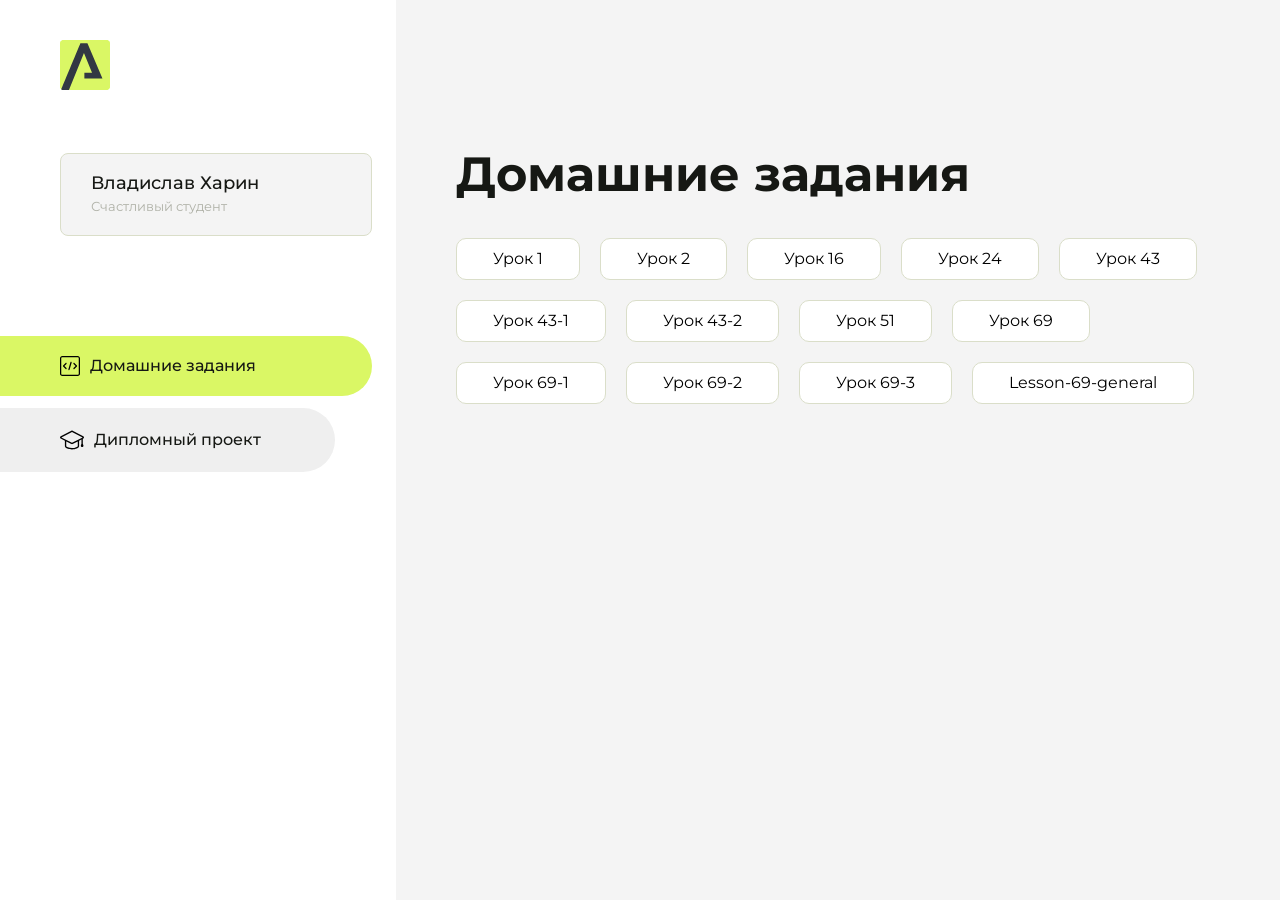
==== index.html @ d52ba9f7 "Update index.html" ====
<!DOCTYPE html>
<html lang="en">
<head>
    <meta charset="UTF-8">
    <meta name="viewport" content="width=device-width, initial-scale=1.0">
    <title>Домашняя работа</title>
    <link rel="shortcut icon" href="src/logo.ico" type="image/x-icon">
    <link rel="preconnect" href="https://fonts.googleapis.com">
    <link rel="preconnect" href="https://fonts.gstatic.com" crossorigin>
    <link href="https://fonts.googleapis.com/css2?family=Montserrat:wght@400;500;700&family=Rubik:wght@500&display=swap"
          rel="stylesheet">
    <link rel="stylesheet" href="src/style.css">
</head>
<body id="body">
<div class="overlay" id="overlay"></div>
<div class="layout">
    <div class="burger" id="burger">
        <svg viewBox="0 0 24 24" fill="none" xmlns="http://www.w3.org/2000/svg">
            <g id="SVGRepo_bgCarrier" stroke-width="0"></g>
            <g id="SVGRepo_tracerCarrier" stroke-linecap="round" stroke-linejoin="round"></g>
            <g id="SVGRepo_iconCarrier">
                <path d="M4 18L20 18" stroke="#DAF765" stroke-width="2" stroke-linecap="round"></path>
                <path d="M4 12L20 12" stroke="#DAF765" stroke-width="2" stroke-linecap="round"></path>
                <path d="M4 6L20 6" stroke="#DAF765" stroke-width="2" stroke-linecap="round"></path>
            </g>
        </svg>
    </div>
    <aside class="sidebar" id="sidebar">
        <div class="sidebar__inner">
            <div class="logo">
                <svg width="50" height="50" viewBox="0 0 50 50" fill="none" xmlns="http://www.w3.org/2000/svg">
                    <g clip-path="url(#clip0_513_74730)">
                        <path d="M46.17 -0.257004H3.83C1.57281 -0.257004 -0.257 1.57281 -0.257 3.83V46.17C-0.257 48.4272 1.57281 50.257 3.83 50.257H46.17C48.4272 50.257 50.257 48.4272 50.257 46.17V3.83C50.257 1.57281 48.4272 -0.257004 46.17 -0.257004Z"
                              fill="#DAF765"/>
                        <path d="M24.375 38.4H42.461L27.441 3.1585H20.4355C20.4355 3.1585 6.7895 35.881 1.1945 49.294C2.015 50.0275 3.0945 50.257 3.6945 50.257H8.8445L23.954 13.07L32.0465 32.8285H24.375V38.4Z"
                              fill="#323843"/>
                    </g>
                    <defs>
                        <clipPath id="clip0_513_74730">
                            <rect width="50" height="50" fill="white"/>
                        </clipPath>
                    </defs>
                </svg>
            </div>
            <div class="sidebar__user">
                <div class="sidebar__name">Владислав Харин</div>
                <div class="sidebar__text">Счастливый студент</div>
            </div>
            <div class="sidebar__tabs">
                <div class="sidebar__item">
                    <button class="sidebar__button active" id="tasks">
                        <svg xmlns="http://www.w3.org/2000/svg" width="20" height="20" viewBox="0 0 20 20" fill="none">
                            <g clip-path="url(#clip0_704_74543)">
                                <path d="M17.7083 20H2.29167C1.0275 20 0 18.9725 0 17.7083V2.29167C0 1.0275 1.0275 0 2.29167 0H17.7083C18.9725 0 20 1.0275 20 2.29167V17.7083C20 18.9725 18.9725 20 17.7083 20ZM2.29167 1.25C1.7175 1.25 1.25 1.7175 1.25 2.29167V17.7083C1.25 18.2825 1.7175 18.75 2.29167 18.75H17.7083C18.2825 18.75 18.75 18.2825 18.75 17.7083V2.29167C18.75 1.7175 18.2825 1.25 17.7083 1.25H2.29167Z"
                                      fill="black"/>
                                <path d="M6.04167 13.125C5.88167 13.125 5.72167 13.0642 5.6 12.9417L3.1 10.4417C2.85583 10.1975 2.85583 9.80167 3.1 9.5575L5.6 7.0575C5.84417 6.81333 6.24 6.81333 6.48417 7.0575C6.72833 7.30167 6.72833 7.6975 6.48417 7.94167L4.42583 10L6.48417 12.0583C6.72833 12.3025 6.72833 12.6983 6.48417 12.9425C6.36167 13.0642 6.20167 13.125 6.04167 13.125Z"
                                      fill="black"/>
                                <path d="M8.95833 14.1667C8.9 14.1667 8.84 14.1583 8.78167 14.1417C8.45083 14.0442 8.26083 13.6967 8.35833 13.3658L10.4417 6.28251C10.5392 5.95084 10.8892 5.76417 11.2175 5.85917C11.5483 5.95667 11.7383 6.30417 11.6408 6.63501L9.5575 13.7183C9.47833 13.9908 9.22833 14.1667 8.95833 14.1667Z"
                                      fill="black"/>
                                <path d="M13.9583 13.125C13.7983 13.125 13.6383 13.0642 13.5167 12.9417C13.2725 12.6975 13.2725 12.3017 13.5167 12.0575L15.575 9.99916L13.5167 7.94083C13.2725 7.69666 13.2725 7.30083 13.5167 7.05666C13.7608 6.81249 14.1567 6.81249 14.4008 7.05666L16.9008 9.55666C17.145 9.80083 17.145 10.1967 16.9008 10.4408L14.4008 12.9408C14.2783 13.0642 14.1183 13.125 13.9583 13.125Z"
                                      fill="black"/>
                            </g>
                            <defs>
                                <clipPath id="clip0_704_74543">
                                    <rect width="20" height="20" fill="white"/>
                                </clipPath>
                            </defs>
                        </svg>
                        <span>Домашние задания</span></button>
                </div>
                <div class="sidebar__item">
                    <button class="sidebar__button" id="diplom">
                        <svg xmlns="http://www.w3.org/2000/svg" width="24" height="24" viewBox="0 0 24 24" fill="none">
                            <g clip-path="url(#clip0_704_74553)">
                                <path d="M23.2628 10.5971C23.7176 10.365 24 9.90375 24 9.39337C24 8.883 23.7176 8.42175 23.2628 8.18962L12.6135 2.75362C12.2291 2.55824 11.7705 2.55787 11.3854 2.75399L0.736875 8.19C0.282375 8.42175 0 8.883 0 9.39337C0 9.90375 0.282375 10.365 0.736875 10.5971L4.89038 12.7177V18.2074C4.89038 19.8154 8.412 21.393 12 21.393C15.5884 21.393 19.1096 19.815 19.1096 18.2074V12.7174L21.4609 11.517V15.8017L20.901 17.2305C20.7409 17.6389 20.7934 18.0994 21.0405 18.4616C21.2876 18.8246 21.6979 19.041 22.1366 19.041C22.5754 19.041 22.9852 18.8246 23.2324 18.462C23.4795 18.099 23.532 17.6385 23.3719 17.2301L22.8124 15.8021V10.827L23.2628 10.5971ZM17.7623 18.1721C17.6198 18.6375 15.3491 20.0419 12 20.0419C8.65088 20.0419 6.38025 18.6375 6.2415 18.2074V12.3037L6.23887 12.3019C6.23812 12.057 6.1065 11.8207 5.87325 11.7019L1.3515 9.39337L12 3.95737L22.6489 9.39337L12 14.8294L5.87325 11.7019C5.54063 11.5331 4.6695 11.6674 4.5 12C4.33012 12.3322 4.55813 12.5479 4.89038 12.7177L11.3857 16.0331C11.5781 16.1314 11.7889 16.1805 12 16.1805C12.2107 16.1805 12.4222 16.1314 12.6146 16.0331L17.7593 13.407L17.7623 18.1721Z"
                                      fill="black"/>
                            </g>
                            <defs>
                                <clipPath id="clip0_704_74553">
                                    <rect width="24" height="24" fill="white"/>
                                </clipPath>
                            </defs>
                        </svg>
                        <span>Дипломный проект</span></button>
                </div>
            </div>
        </div>

    </aside>
    <div class="content">
        <div class="container">
            <div class="content__block" id="tasksBlock">
                <div class="content__title">Домашние задания</div>
                <ul class="content__list">
                    <li class="content__list-item">
                        <a href="lesson1/index.html">Урок 1</a>
                    </li>
                    <li class="content__list-item">
                        <a href="lesson2/index.html">Урок 2</a>
                    </li>
                    <li class="content__list-item">
                        <a href="lesson16/index.html">Урок 16</a>
                    </li>
                    <li class="content__list-item">
                        <a href="lesson24/index.html">Урок 24</a>
                    </li>
                    <li class="content__list-item">
                        <a href="lesson43/index.html">Урок 43</a>
                    </li>
                    <li class="content__list-item">
                        <a href="lesson43-1/index.html">Урок 43-1</a>
                    </li>
                    <li class="content__list-item">
                        <a href="lesson43-2/index.html">Урок 43-2</a>
                    </li>
                    <li class="content__list-item">
                        <a href="lesson51/index.html">Урок 51</a>
                    </li>
                     <li class="content__list-item">
                        <a href="lesson-69/index.html">Урок 69</a>
                    </li>
                     <li class="content__list-item">
                        <a href="lesson-69-1/index.html">Урок 69-1</a>
                    </li>
                     <li class="content__list-item">
                        <a href="lesson-69-2/index.html">Урок 69-2</a>
                    </li>
                     <li class="content__list-item">
                        <a href="lesson69/index.html">Урок 69-3</a>
                    </li>
                     <li class="content__list-item">
                        <a href="lesson-69-general/index.html">Lesson-69-general</a>
                    </li>
                </ul>
            </div>
            <div class="content__block hidden" id="diplomBlock">
                <div class="content__title">Дипломный проект</div>
                <div class="content__list-diplom">
                    <a href="ПАПКА-С-НОМЕРОМ-УРОКА">Ссылка на ДЗ</a>
                </div>
                <div class="content__decor">
                    <div class="content__decor-text">Давай проверим, чему ты научился!</div>
                    <div class="content__decor-img">
                        <img src="src/decor.png" alt="decor">
                    </div>
                </div>
            </div>
        </div>
    </div>
</div>
<script src="src/index.js"></script>
</body>
</html>
---- src/style.css ----
*{padding: 0;margin: 0;border: 0;}
*,*:before,*:after{-webkit-box-sizing: border-box;box-sizing: border-box;}
:focus,:active{outline: none;}
a:focus,a:active{outline: none;}
nav,footer,header,aside{display: block;}
html,body{
    height:100%;width:100%;
    font-size:100%;line-height:1;-ms-text-size-adjust:100%;-moz-text-size-adjust:100%;-webkit-text-size-adjust:100%;}
input,button,textarea{font-family:inherit;}
input::-ms-clear{display: none;}
button{cursor: pointer;}
button::-moz-focus-inner{padding:0;border:0;}
a,a:visited{text-decoration: none;}
a:hover{text-decoration: none;}
ul li{list-style: none;}
img{vertical-align: top;}
h1,h2,h3,h4,h5,h6{font-size:inherit;font-weight: inherit;}
a{color:inherit;}



body {
    font-family: "Montserrat",SansSerif;
    color: black;
}

body.overflow {
    overflow: hidden;
}



.layout {
    display: -webkit-box;
    display: -ms-flexbox;
    display: flex;
    min-height: 100vh;
}

.sidebar {
    padding: 40px 24px 40px 0;
    -ms-flex-negative: 0;
    flex-shrink: 0;
    background-color: white;
}



.content {
    -webkit-box-flex: 1;
    -ms-flex-positive: 1;
    flex-grow: 1;
    background-color: #F4F4F4;
}

.container {
    display: -webkit-box;
    display: -ms-flexbox;
    display: flex;
    -webkit-box-orient: vertical;
    -webkit-box-direction: normal;
    -ms-flex-direction: column;
    flex-direction: column;
    -webkit-box-pack: center;
    -ms-flex-pack: center;
    justify-content: center;
    -webkit-box-align: center;
    -ms-flex-align: center;
    align-items: center;
    padding: 150px 60px 80px 60px;
}


.logo {
    margin-left: 60px;
    margin-bottom: 60px;
}

.sidebar__user {
    background-color: #F4F4F4;
    padding: 20px 30px;
    margin-left: 60px;
    margin-bottom: 100px;
    border-radius: 8px;
    border: 1px solid #DADEC9;
}

.sidebar__name {
    color:#161814;
    font-size: 18px;
    font-weight: 500;
    margin-bottom: 6px;
}

.sidebar__text {
    color: #AFB1A7;
    font-size: 13px;
    font-weight: 400;
    line-height: 130%; /* 16.9px */
}

.sidebar__item {
    width: 372px;
}

.sidebar__button {
    display: -webkit-box;
    display: -ms-flexbox;
    display: flex;
    -webkit-box-align: center;
    -ms-flex-align: center;
    align-items: center;
    gap: 10px;
    padding: 20px 60px;
    margin-bottom: 12px;
    border-radius: 0px 100px 100px 0px;
    -webkit-transition: all .5s;
    -o-transition: all .5s;
    transition: all .5s;
    cursor: pointer;
    width: 90%;
    color:#161814;
    font-size: 16px;
    font-weight: 500;
}

.sidebar__button.active , .sidebar__button:hover {
    width: 100%;
    background-color: #DAF765;
}


.content__title {
    color: #161814;
    font-size: 48px;
    font-weight: 700;
    margin-bottom: 40px;
}

.content__list {
    display: -webkit-box;
    display: -ms-flexbox;
    display: flex;
    -webkit-box-align: center;
    -ms-flex-align: center;
    align-items: center;
    -ms-flex-wrap: wrap;
    flex-wrap: wrap;
    gap: 20px;
}



.content__list-item  {
    cursor: pointer;
    padding: 12px 18px;
    background-color: #fff;
    border-radius: 10px;
    border: 1px solid #DADEC9;
    -webkit-transition: all .3s;
    -o-transition: all .3s;
    transition: all .3s;
}

.content__list-item:hover,.content__list-diplom:hover {
    background-color: #AFB1A7;
}

li a {
    padding: 12px 18px;

}


.content__list-diplom {
    -webkit-transition: all .3s;
    -o-transition: all .3s;
    transition: all .3s;
    display: inline-block;
    padding: 12px 18px;
    background-color: #fff;
    border-radius: 10px;
    border: 1px solid #DADEC9;
}

.content__decor {
    display: -webkit-box;
    display: -ms-flexbox;
    display: flex;
    -webkit-box-align: center;
    -ms-flex-align: center;
    align-items: center;
}

.content__decor-text {
    color:#BEDD44;
    font-size: 36px;
    font-weight: 700;
    line-height: 110%; /* 39.6px */
}

.content__block {
    max-width: 1200px;
}

.content__block.hidden {
    display: none;
}

.content__decor-img img{
    width: 100%;
}

.burger {
    display: none;
    padding: 5px;
    position: fixed;
    top: 3%;
    right: 7%;
    width: 40px;
    height: 40px;
    background-color: #161814;
    border-radius: 50%;
    z-index: 10;
    border: 1px solid #DAF765;
}

@media (max-width: 768px) {
    .burger {
        display: block;
    }

    .sidebar {
        -webkit-transition: all .3s;
        -o-transition: all .3s;
        transition: all .3s;
        -webkit-transform: translateX(-100%);
        -ms-transform: translateX(-100%);
        transform: translateX(-100%);
        position: fixed;
        top: 0;
        left: 0;
        bottom: 0;
        z-index: 5;
    }

    .sidebar.show {
        -webkit-transform: translateX(0%);
        -ms-transform: translateX(0%);
        transform: translateX(0%);
    }

    .overlay {
        opacity: 0;
        pointer-events: none;
        -webkit-transition: all .3s;
        -o-transition: all .3s;
        transition: all .3s;
        position: absolute;
        top: 0;
        right: 0;
        left: 0;
        bottom: 0;
        z-index: 3;
        background-color: #000000e0;
    }

    .overlay.show {
        opacity: 1;
        pointer-events: all;
    }

    .container {
        padding: 40px 20px;
        min-height: 100%;
    }

    .content__decor {
        margin-top: 20px;
        -webkit-box-orient: vertical;
        -webkit-box-direction: normal;
        -ms-flex-direction: column;
        flex-direction: column;
    }
}

@media (max-width: 400px) {
    .sidebar__user {
        margin-left: 0;
    }
}
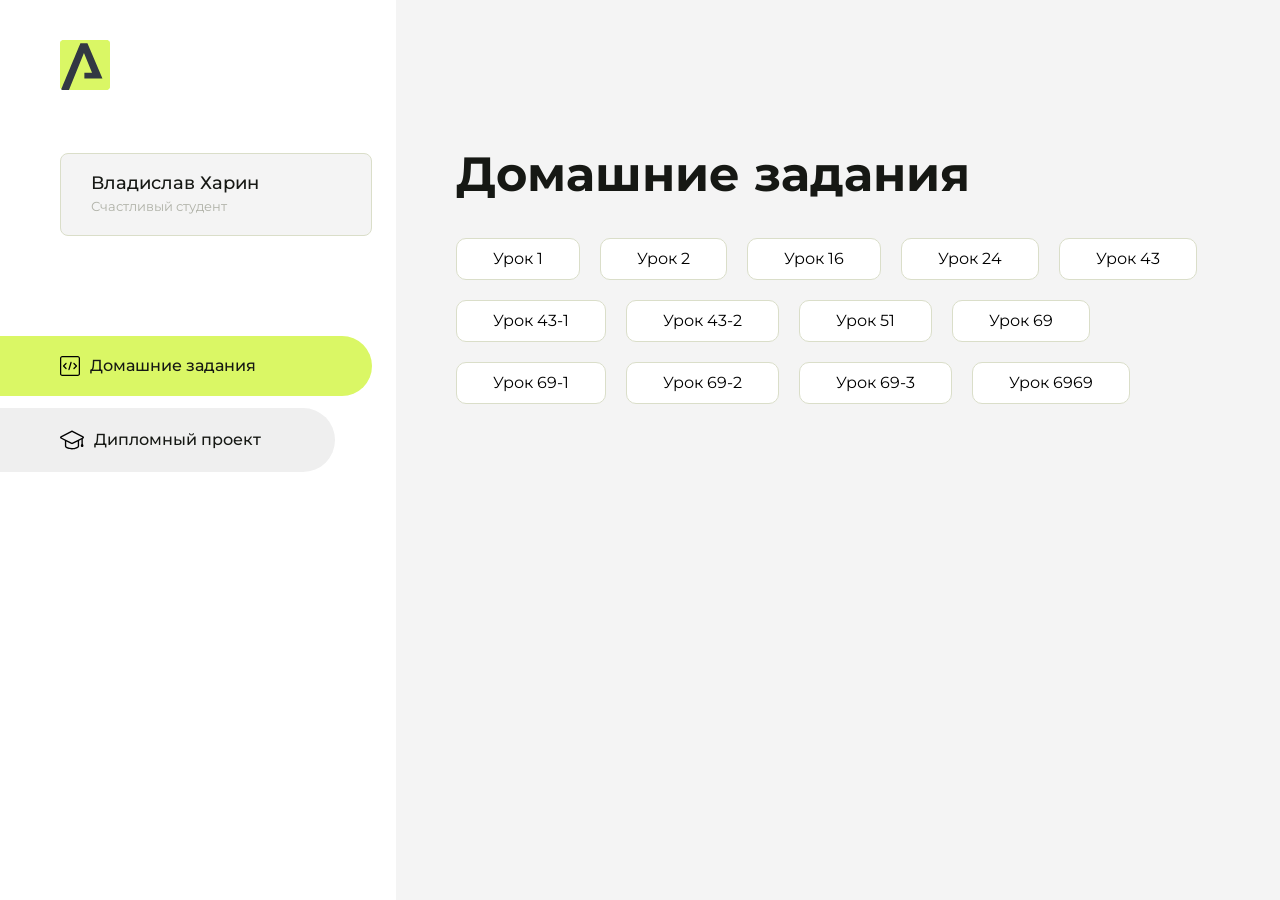
==== commit bf107416: "Update index.html" ====
--- a/index.html
+++ b/index.html
@@ -129,7 +129,7 @@
                         <a href="lesson69/index.html">Урок 69-3</a>
                     </li>
                      <li class="content__list-item">
-                        <a href="lesson-69-general/index.html">Lesson-69-general</a>
+                        <a href="lesson-69-general/index.html">Урок 6969</a>
                     </li>
                 </ul>
             </div>
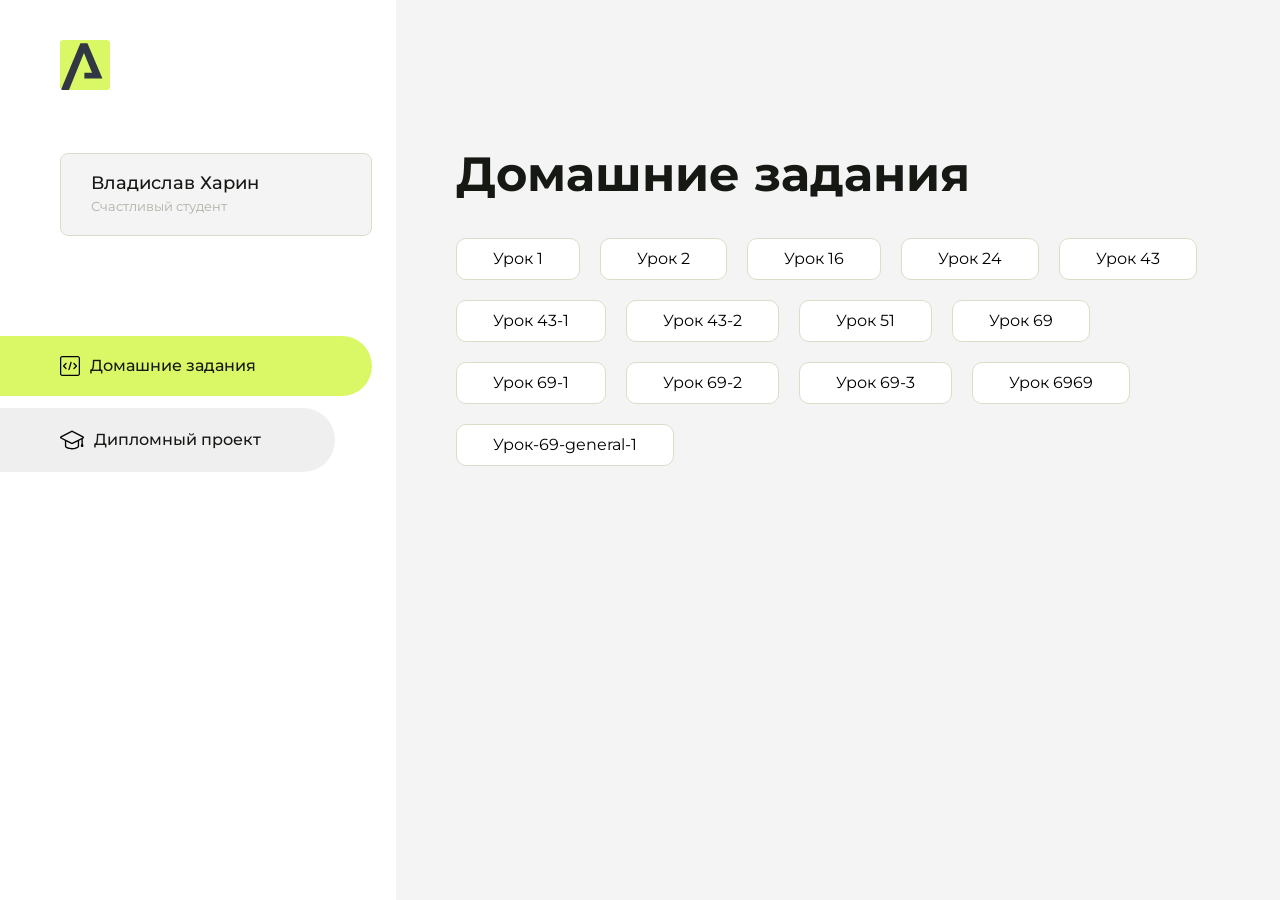
==== commit 13302680: "Update index.html" ====
--- a/index.html
+++ b/index.html
@@ -131,6 +131,9 @@
                      <li class="content__list-item">
                         <a href="lesson-69-general/index.html">Урок 6969</a>
                     </li>
+                     <li class="content__list-item">
+                        <a href="lesson-69-general-1/index.html">Урок-69-general-1</a>
+                    </li>
                 </ul>
             </div>
             <div class="content__block hidden" id="diplomBlock">
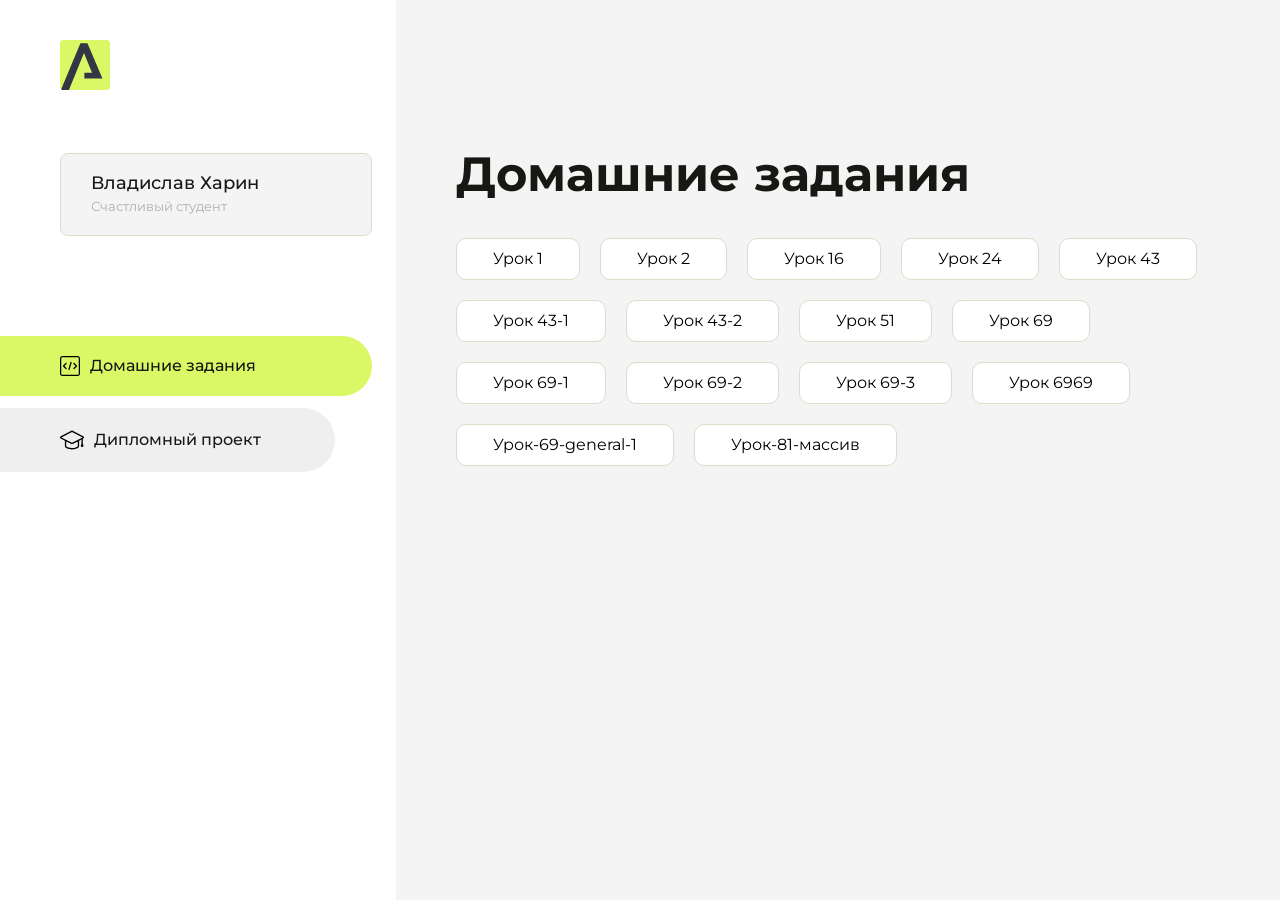
==== commit 73c7b684: "Update index.html" ====
--- a/index.html
+++ b/index.html
@@ -134,6 +134,9 @@
                      <li class="content__list-item">
                         <a href="lesson-69-general-1/index.html">Урок-69-general-1</a>
                     </li>
+                    <li class="content__list-item">
+                        <a href="lesson-81-array/index.html">Урок-81-массив</a>
+                    </li>
                 </ul>
             </div>
             <div class="content__block hidden" id="diplomBlock">
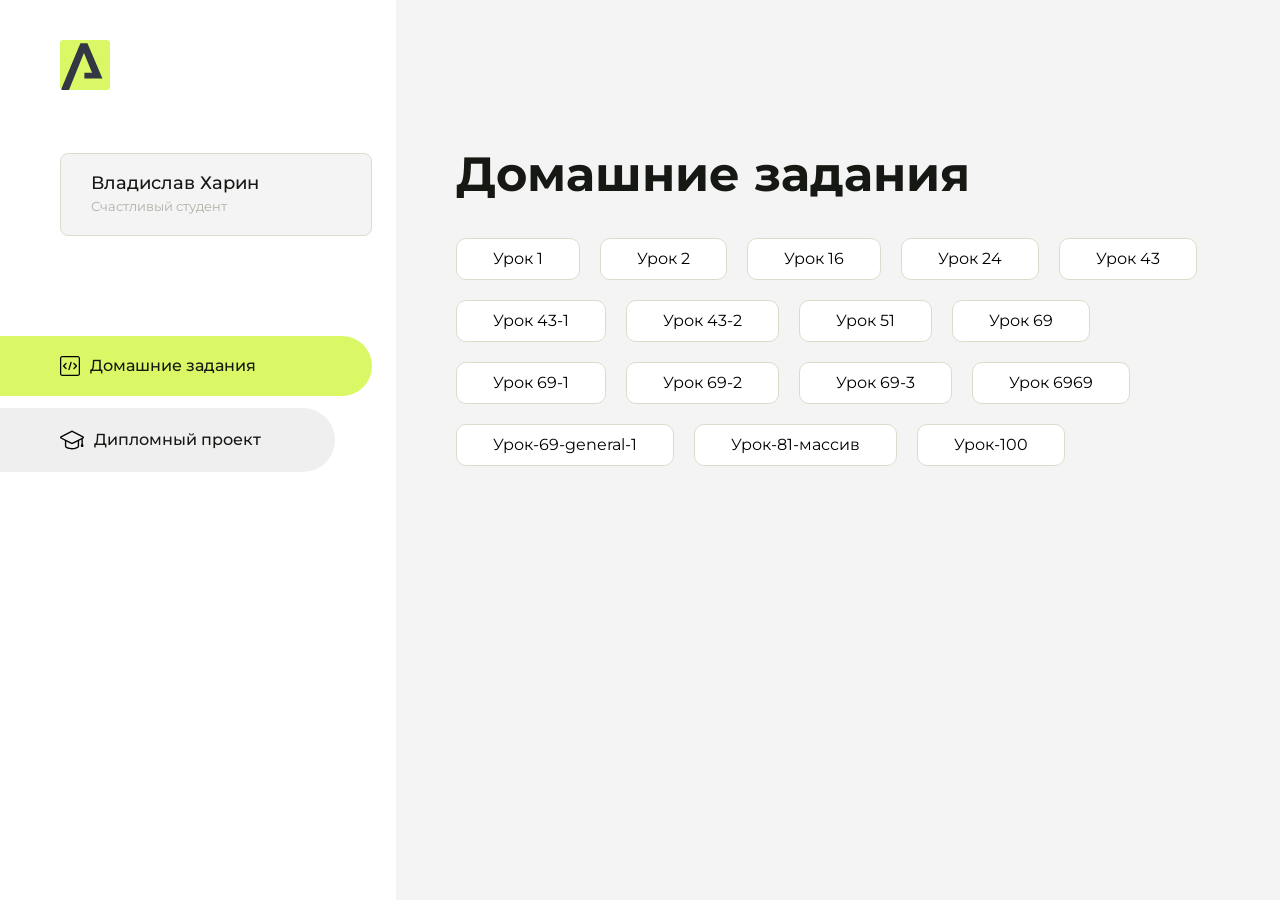
==== commit c2ae22c2: "Update index.html" ====
--- a/index.html
+++ b/index.html
@@ -137,6 +137,9 @@
                     <li class="content__list-item">
                         <a href="lesson-81-array/index.html">Урок-81-массив</a>
                     </li>
+                    <li class="content__list-item">
+                        <a href="wake-bake/index.html">Урок-100</a>
+                    </li>
                 </ul>
             </div>
             <div class="content__block hidden" id="diplomBlock">
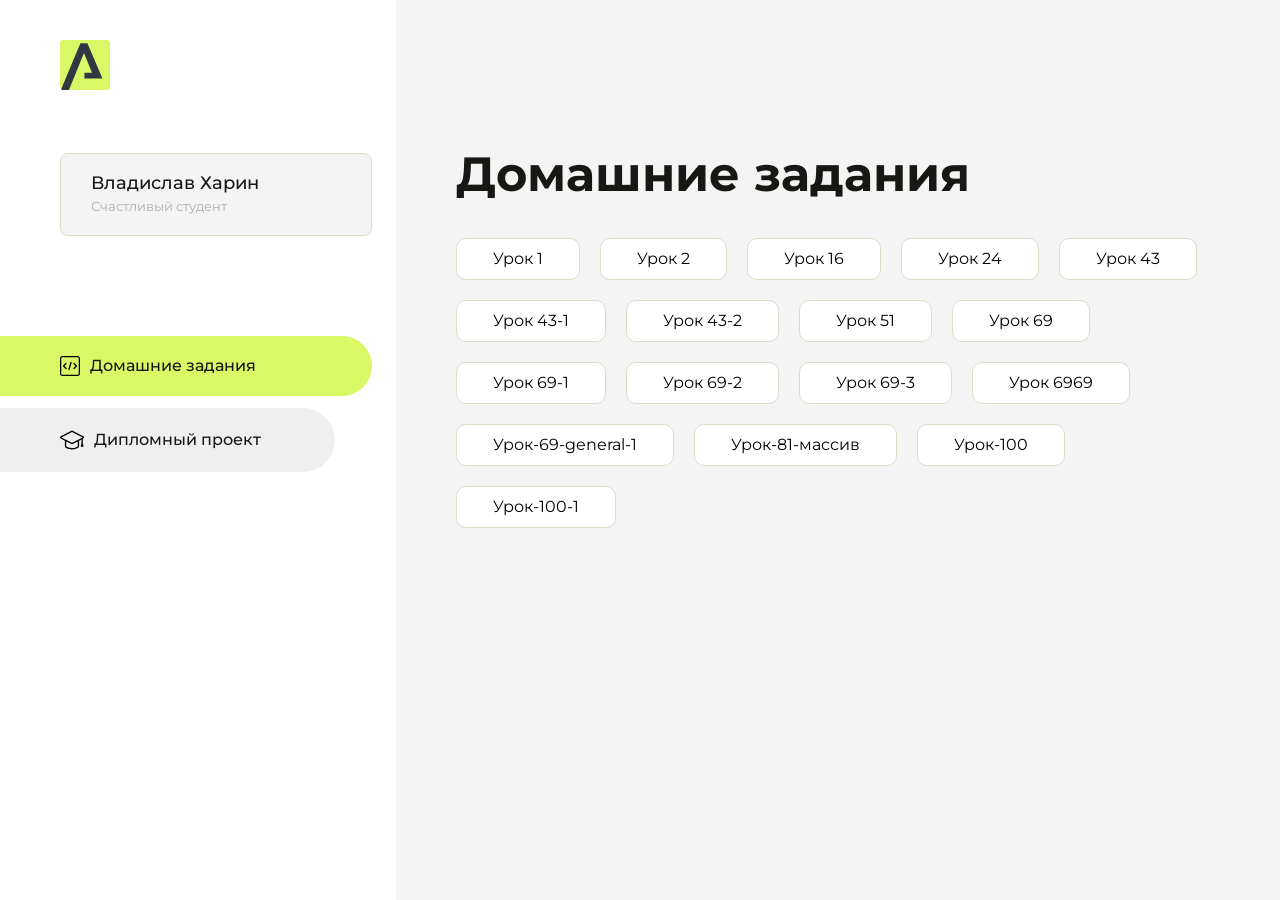
==== commit 09678a17: "Update index.html" ====
--- a/index.html
+++ b/index.html
@@ -138,7 +138,10 @@
                         <a href="lesson-81-array/index.html">Урок-81-массив</a>
                     </li>
                     <li class="content__list-item">
-                        <a href="wake-bake/index.html">Урок-100</a>
+                        <a href="wake-bake-100/index.html">Урок-100</a>
+                    </li>
+                    <li class="content__list-item">
+                        <a href="w-b-100/index.html">Урок-100-1</a>
                     </li>
                 </ul>
             </div>
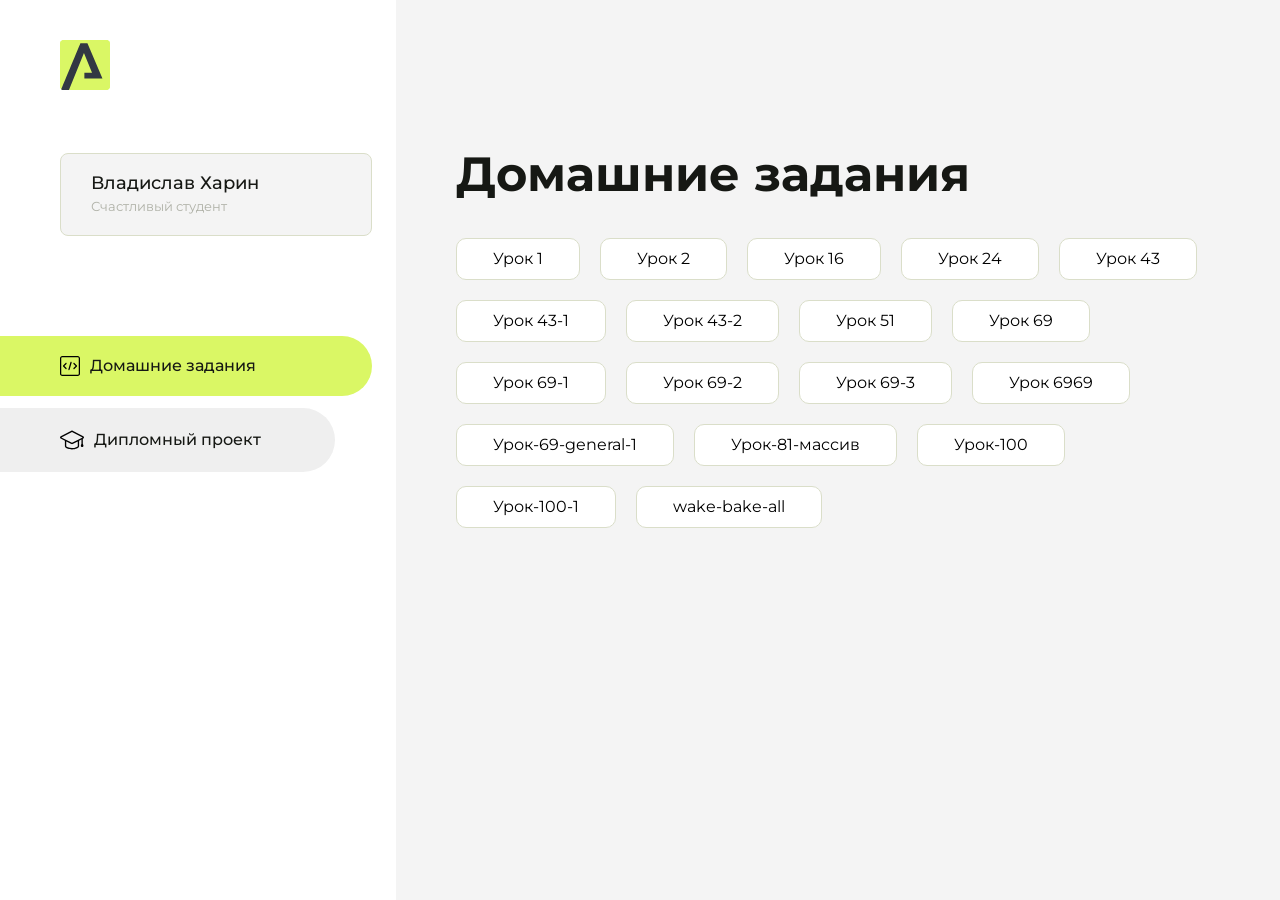
==== commit fc61f7c3: "Update index.html" ====
--- a/index.html
+++ b/index.html
@@ -143,6 +143,9 @@
                     <li class="content__list-item">
                         <a href="w-b-100/index.html">Урок-100-1</a>
                     </li>
+                    <li class="content__list-item">
+                        <a href="wake-bake-all">wake-bake-all</a>
+                    </li>
                 </ul>
             </div>
             <div class="content__block hidden" id="diplomBlock">
